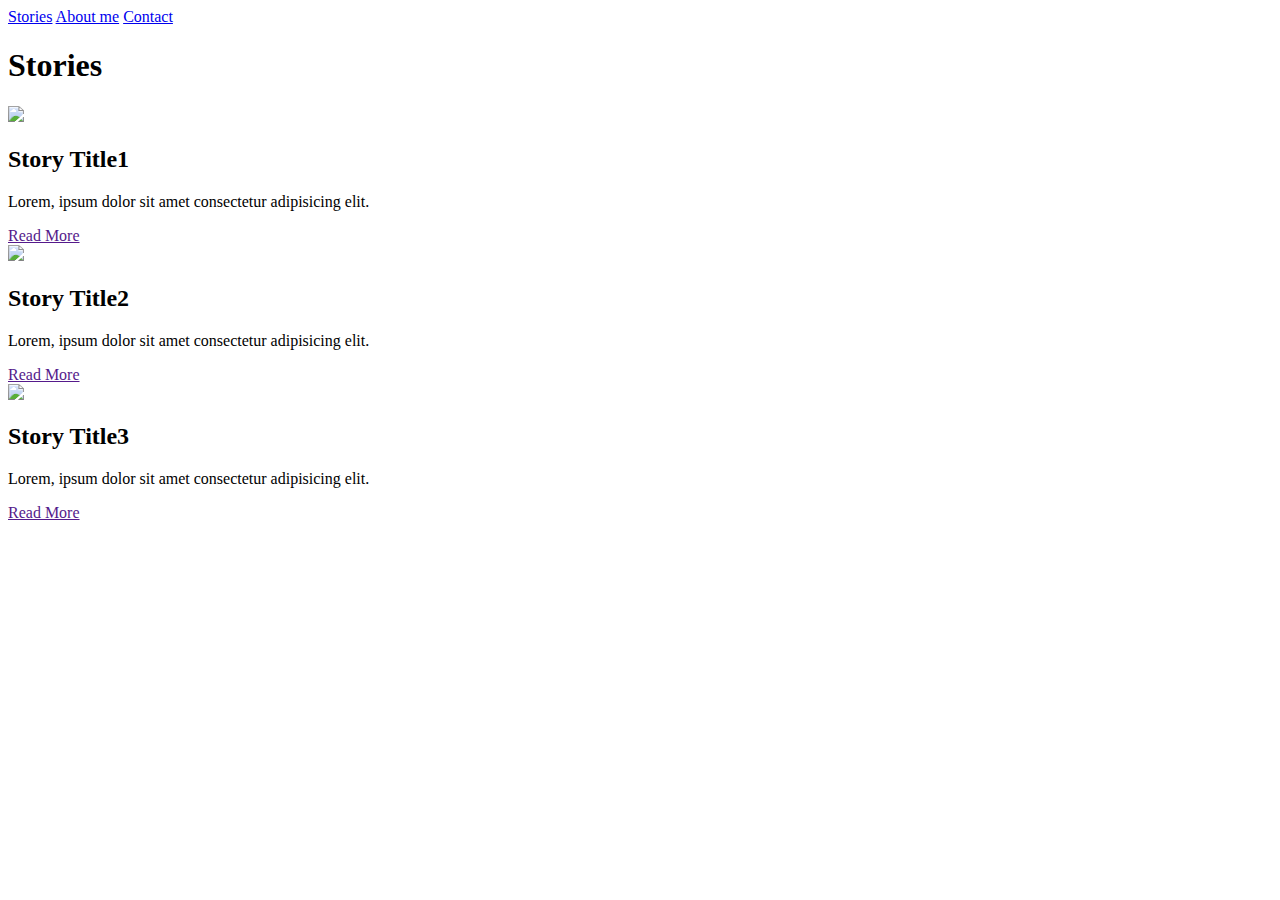
==== index.html @ fcfee84a "Update index.html" ====
<!doctype html>
<html>
    <head>
        <meta name="viewport" content="width=device-width, initial-scale=1" />
        <link rel="stylesheet" href="styles.css" />
        <title>Contact</title>
        <!-- Add favicon here -->
    </head>
    <body>
        <div class="navbar">
            <a href="index.html">Stories</a>
            <a href="aboutMe.html">About me</a>
            <a href="contact.html">Contact</a>
        </div>

        <div class="stories-container">
            <h1>Stories</h1>
            <div class="story-cards">
                <div class="story-card">
                    <div class="story-image">
                        <img src="Images/lake.jpeg" />
                    </div>
                    <div class="story-text">
                        <h2>Story Title1</h2>
                        <p>
                            Lorem, ipsum dolor sit amet consectetur adipisicing
                            elit.
                        </p>
                        <a href="">Read More</a>
                    </div>
                </div>
                <div class="story-card">
                    <div class="story-image">
                        <img src="Images/mountain.jpeg" />
                    </div>
                    <div class="story-text">
                        <h2>Story Title2</h2>
                        <p>
                            Lorem, ipsum dolor sit amet consectetur adipisicing
                            elit.
                        </p>
                        <a href="">Read More</a>
                    </div>
                </div>
                <div class="story-card">
                    <div class="story-image">
                        <img src="Images/newdawn.jpeg" />
                    </div>
                    <div class="story-text">
                        <h2>Story Title3</h2>
                        <p>
                            Lorem, ipsum dolor sit amet consectetur adipisicing
                            elit.
                        </p>
                        <a href="">Read More</a>
                    </div>
                </div>
            </div>
        </div>
    </body>
</html>
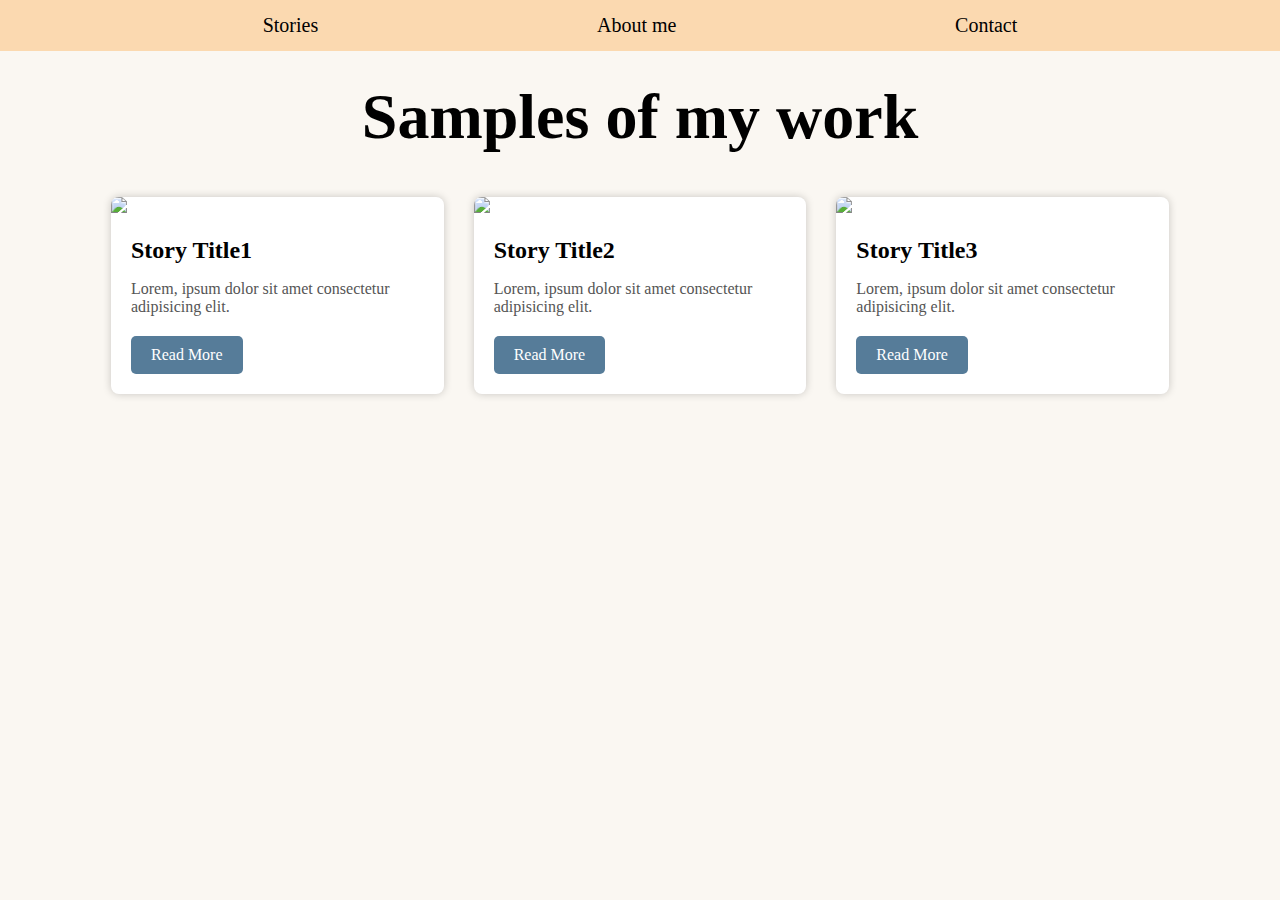
==== commit 9ae0401d: "Add files via upload" ====
--- a/index.html
+++ b/index.html
@@ -14,7 +14,7 @@
         </div>
 
         <div class="stories-container">
-            <h1>Stories</h1>
+            <h1>Samples of my work</h1>
             <div class="story-cards">
                 <div class="story-card">
                     <div class="story-image">
--- a/styles.css
+++ b/styles.css
@@ -0,0 +1,239 @@
+html,
+body {
+    margin: 0;
+    padding: 0;
+    width: 100%;
+    background-color: #faf7f2;
+}
+.navbar {
+    display: flex;
+    justify-content: space-evenly;
+    align-items: center;
+    overflow: hidden;
+    position: fixed;
+    top: 0;
+    width: 100%;
+    background-color: rgb(251, 217, 176);
+}
+.navbar a {
+    display: block;
+    color: #000000;
+    font-family: inter;
+    text-align: center;
+    padding: 14px 16px; /* Mostly for the hover */
+    text-decoration: none;
+    font-size: 20px;
+    display: inline-block;
+}
+.navbar a:hover {
+    background: rgb(86, 124, 153);
+    color: rgb(255, 255, 255);
+}
+.header {
+    max-width: 800px;
+    width: 100%;
+    text-align: center;
+    margin: 80px auto 0;
+}
+
+.header h1 {
+    font-family: quicksand;
+    font-size: 4rem;
+    margin-bottom: 1rem;
+}
+
+.flex-container {
+    display: flex;
+    flex-direction: row;
+    justify-content: center;
+    margin-top: 10px;
+    align-items: center;
+}
+.portrait {
+    font-family: inter;
+    text-align: center;
+    inline-size: 400px;
+    margin-top: 10px;
+    margin-bottom: 130px;
+    font-size: 30px;
+    margin-left: 100px;
+}
+
+.contact-container {
+    max-width: 800px;
+    width: 100%;
+    text-align: center;
+    margin: 80px auto 0;
+    /* padding: 20px; */
+}
+
+.contact-container h1 {
+    font-size: 3rem;
+    margin-bottom: 1rem;
+}
+
+.email {
+    font-size: 2.5rem;
+    color: rgb(86, 124, 153);
+    margin-bottom: 1.5rem;
+    text-decoration: none;
+    display: block;
+}
+
+.subtext {
+    font-size: 1rem;
+    color: #666;
+    margin-bottom: 3rem;
+}
+
+.contact-container form {
+    margin-bottom: 2rem;
+}
+
+.form-group {
+    display: flex;
+    justify-content: space-between;
+    margin-bottom: 2rem;
+    gap: 1rem;
+}
+
+.form-field {
+    flex: 1;
+    text-align: left;
+}
+
+.contact-container input,
+.contact-container textarea {
+    padding: 10px;
+    border: none;
+    border-bottom: 1px solid rgb(86, 124, 153);
+    background-color: transparent;
+    width: 100%;
+    font-size: 1rem;
+    outline: none;
+}
+
+.contact-container label {
+    text-align: left;
+    display: block;
+    margin-bottom: 0.5rem;
+    color: rgb(86, 124, 153);
+}
+
+.contact-container textarea {
+    min-height: 150px;
+    resize: vertical;
+}
+
+.submit-btn {
+    background-color: transparent;
+    color: rgb(86, 124, 153);
+    border: 2px solid rgb(86, 124, 153);
+    border-radius: 30px;
+    padding: 10px 30px;
+    font-size: 1rem;
+    cursor: pointer;
+    transition: all 0.3s;
+    margin-top: 1rem;
+    float: right;
+}
+
+.submit-btn:hover {
+    background-color: rgb(86, 124, 153);
+    color: white;
+}
+
+.social-icons {
+    display: flex;
+    justify-content: center;
+    margin-top: 5rem;
+    gap: 1rem;
+}
+
+.social-icon {
+    color: rgb(86, 124, 153);
+    font-size: 1.5rem;
+    margin: 0 10px;
+}
+
+.stories-container {
+    box-sizing: border-box;
+    margin: 80px auto 0;
+}
+
+.stories-container h1 {
+    font-size: 4rem;
+    text-align: center;
+    color: #000000;
+    font-family: quicksand;
+}
+
+.story-cards {
+    width: 85%;
+    display: flex;
+    justify-content: space-between;
+    margin: auto;
+    align-items: center;
+}
+
+.story-card {
+    display: flex;
+    flex-direction: column;
+    margin: 0px 15px;
+    box-shadow: 0px 0px 8px rgba(0, 0, 0, 0.2);
+    border-radius: 8px;
+    overflow: hidden;
+    background-color: #fff;
+    transition: transform 0.4s ease;
+}
+
+.story-card:hover {
+    transform: translateY(-10px);
+}
+.story-card img {
+    width: 100%;
+    height: auto;
+}
+
+.story-text {
+    padding: 0 20px 20px;
+    font-family: inter;
+}
+
+.story-text h2 {
+    font-size: 1.5rem;
+    margin-bottom: 10px;
+}
+
+.story-text p {
+    font-size: 1rem;
+    color: #555;
+    margin-bottom: 20px;
+}
+
+.story-text a {
+    display: inline-block;
+    padding: 10px 20px;
+    background-color: rgb(86, 124, 153);
+    color: #fff;
+    text-decoration: none;
+    border-radius: 5px;
+    transition: 0.3s ease;
+}
+
+.story-text a:hover {
+    background-color: rgb(66, 104, 133);
+}
+
+@media screen and (max-width: 768px) {
+    .story-cards {
+        flex-direction: column;
+    }
+    .story-card {
+        margin: 20px 0px;
+    }
+
+    .story-image {
+        max-width: 100%;
+    }
+}
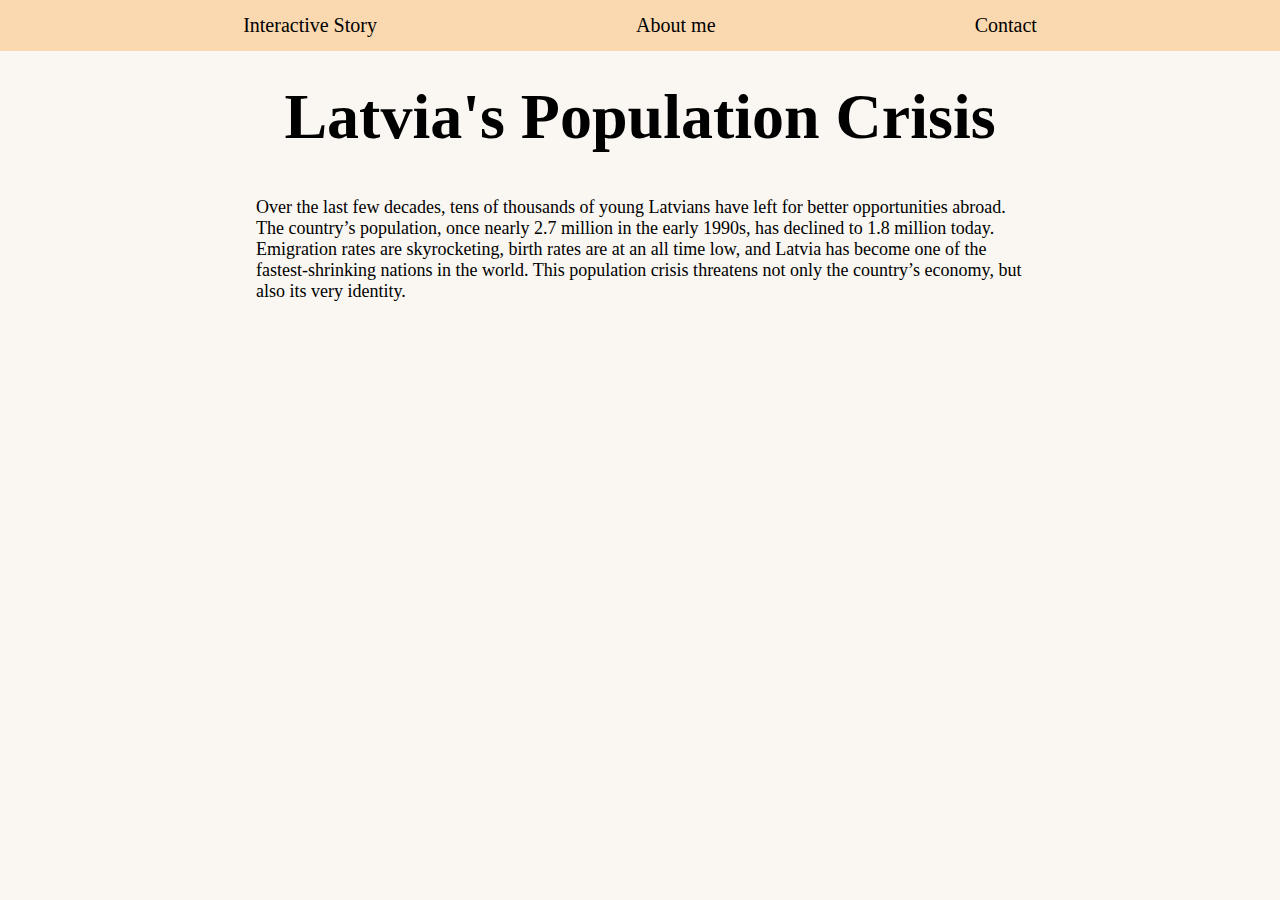
==== commit 6a977421: "edits CHANGED FILES" ====
--- a/index.html
+++ b/index.html
@@ -2,60 +2,24 @@
 <html>
     <head>
         <meta name="viewport" content="width=device-width, initial-scale=1" />
-        <link rel="stylesheet" href="styles.css" />
-        <title>Contact</title>
+        <link rel="stylesheet" href="./Portfolio/styles.css" />
+        <title>Portfolio</title>
         <!-- Add favicon here -->
     </head>
     <body>
         <div class="navbar">
-            <a href="index.html">Stories</a>
-            <a href="aboutMe.html">About me</a>
-            <a href="contact.html">Contact</a>
+            <a href="index.html">Interactive Story</a>
+            <a href="./Portfolio/aboutMe.html">About me</a>
+            <a href="./Portfolio/contact.html">Contact</a>
         </div>
 
         <div class="stories-container">
-            <h1>Samples of my work</h1>
-            <div class="story-cards">
-                <div class="story-card">
-                    <div class="story-image">
-                        <img src="Images/lake.jpeg" />
-                    </div>
-                    <div class="story-text">
-                        <h2>Story Title1</h2>
-                        <p>
-                            Lorem, ipsum dolor sit amet consectetur adipisicing
-                            elit.
-                        </p>
-                        <a href="">Read More</a>
-                    </div>
-                </div>
-                <div class="story-card">
-                    <div class="story-image">
-                        <img src="Images/mountain.jpeg" />
-                    </div>
-                    <div class="story-text">
-                        <h2>Story Title2</h2>
-                        <p>
-                            Lorem, ipsum dolor sit amet consectetur adipisicing
-                            elit.
-                        </p>
-                        <a href="">Read More</a>
-                    </div>
-                </div>
-                <div class="story-card">
-                    <div class="story-image">
-                        <img src="Images/newdawn.jpeg" />
-                    </div>
-                    <div class="story-text">
-                        <h2>Story Title3</h2>
-                        <p>
-                            Lorem, ipsum dolor sit amet consectetur adipisicing
-                            elit.
-                        </p>
-                        <a href="">Read More</a>
-                    </div>
-                </div>
-            </div>
+<h1>Latvia's Population Crisis</h1>
+        <p>Over the last few decades, tens of thousands of young Latvians have left for better opportunities abroad. The country’s population, once nearly 2.7 million in the early 1990s, has declined to 1.8 million today. Emigration rates are skyrocketing, birth rates are at an all time low, and Latvia has become one of the fastest-shrinking nations in the world. This population crisis threatens not only the country’s economy, but also its very identity.</p>
+        <div class="flourish-embed" data-src="story/2956929">
+            <script src="https://public.flourish.studio/resources/embed.js"></script>
+            <noscript><img src="https://public.flourish.studio/story/2956929/thumbnail" width="100%" alt="visualization" /></noscript></div>
+
         </div>
     </body>
 </html>
--- a/Portfolio/styles.css
+++ b/Portfolio/styles.css
@@ -0,0 +1,256 @@
+html,
+body {
+    margin: 0;
+    padding: 0;
+    width: 100%;
+    background-color: #faf7f2;
+}
+
+p {
+	font-size: large;
+}
+.navbar {
+    display: flex;
+    justify-content: space-evenly;
+    align-items: center;
+    overflow: hidden;
+    position: fixed;
+    top: 0;
+    width: 100%;
+    background-color: rgb(251, 217, 176);
+}
+.navbar a {
+    display: block;
+    color: #000000;
+    font-family: inter;
+    text-align: center;
+    padding: 14px 16px; /* Mostly for the hover */
+    text-decoration: none;
+    font-size: 20px;
+    display: inline-block;
+}
+.navbar a:hover {
+    background: rgb(86, 124, 153);
+    color: rgb(255, 255, 255);
+}
+.header {
+    max-width: 800px;
+    width: 100%;
+    text-align: center;
+    margin: 80px auto 0;
+}
+
+.header h1 {
+    font-family: quicksand;
+    font-size: 4rem;
+    margin-bottom: 1rem;
+}
+
+.flex-container {
+    display: flex;
+    flex-direction: row;
+    justify-content: center;
+    margin-top: 10px;
+    align-items: center;
+
+}
+.flex-container p {
+    font-size: medium;
+    }
+
+.portrait {
+    font-family: inter;
+    text-align: center;
+    inline-size: 400px;
+    margin-top: 10px;
+    margin-bottom: 130px;
+    font-size: 30px;
+    margin-left: 100px;
+}
+
+.contact-container {
+    max-width: 800px;
+    width: 100%;
+    text-align: center;
+    margin: 80px auto 0;
+    /* padding: 20px; */
+}
+
+.contact-container h1 {
+    font-size: 3rem;
+    margin-bottom: 1rem;
+}
+
+.email {
+    font-size: 2.5rem;
+    color: rgb(86, 124, 153);
+    margin-bottom: 1.5rem;
+    text-decoration: none;
+    display: block;
+}
+
+.subtext {
+    font-size: 1rem;
+    color: #666;
+    margin-bottom: 3rem;
+}
+
+.contact-container form {
+    margin-bottom: 2rem;
+}
+
+.form-group {
+    display: flex;
+    justify-content: space-between;
+    margin-bottom: 2rem;
+    gap: 1rem;
+}
+
+.form-field {
+    flex: 1;
+    text-align: left;
+}
+
+.contact-container input,
+.contact-container textarea {
+    padding: 10px;
+    border: none;
+    border-bottom: 1px solid rgb(86, 124, 153);
+    background-color: transparent;
+    width: 100%;
+    font-size: 1rem;
+    outline: none;
+}
+
+.contact-container label {
+    text-align: left;
+    display: block;
+    margin-bottom: 0.5rem;
+    color: rgb(86, 124, 153);
+}
+
+.contact-container textarea {
+    min-height: 150px;
+    resize: vertical;
+}
+
+.submit-btn {
+    background-color: transparent;
+    color: rgb(86, 124, 153);
+    border: 2px solid rgb(86, 124, 153);
+    border-radius: 30px;
+    padding: 10px 30px;
+    font-size: 1rem;
+    cursor: pointer;
+    transition: all 0.3s;
+    margin-top: 1rem;
+    float: right;
+}
+
+.submit-btn:hover {
+    background-color: rgb(86, 124, 153);
+    color: white;
+}
+
+.social-icons {
+    display: flex;
+    justify-content: center;
+    margin-top: 5rem;
+    gap: 1rem;
+}
+
+.social-icon {
+    color: rgb(86, 124, 153);
+    font-size: 1.5rem;
+    margin: 0 10px;
+}
+
+.stories-container {
+    box-sizing: border-box;
+		margin: 80px 20% 0px;
+}
+
+.stories-container h1 {
+    font-size: 4rem;
+    text-align: center;
+    color: #000000;
+    font-family: quicksand;
+}
+
+.story-cards {
+    width: 85%;
+    display: flex;
+    justify-content: space-between;
+    margin: auto;
+    align-items: center;
+}
+
+.story-card {
+    display: flex;
+    flex-direction: column;
+    margin: 0px 15px;
+    box-shadow: 0px 0px 8px rgba(0, 0, 0, 0.2);
+    border-radius: 8px;
+    overflow: hidden;
+    background-color: #fff;
+    transition: transform 0.4s ease;
+}
+
+.story-card:hover {
+    transform: translateY(-10px);
+}
+.story-card img {
+    width: 100%;
+    height: auto;
+}
+
+.story-text {
+    padding: 0 20px 20px;
+    font-family: inter;
+}
+
+.story-text h2 {
+    font-size: 1.5rem;
+    margin-bottom: 10px;
+}
+
+.story-text p {
+    font-size: 1rem;
+    color: #555;
+    margin-bottom: 20px;
+}
+
+.story-text a {
+    display: inline-block;
+    padding: 10px 20px;
+    background-color: rgb(86, 124, 153);
+    color: #fff;
+    text-decoration: none;
+    border-radius: 5px;
+    transition: 0.3s ease;
+}
+
+.story-text a:hover {
+    background-color: rgb(66, 104, 133);
+}
+
+@media screen and (orientation: portrait) {
+    .story-cards {
+        flex-direction: column;
+    }
+    .story-card {
+        margin: 20px 0px;
+    }
+
+		.stories-container {
+			margin: 80px 10% 0;
+		}
+
+    .story-image {
+        max-width: 100%;
+    }
+    .flex-container {
+        flex-direction: column;
+    }
+    
+}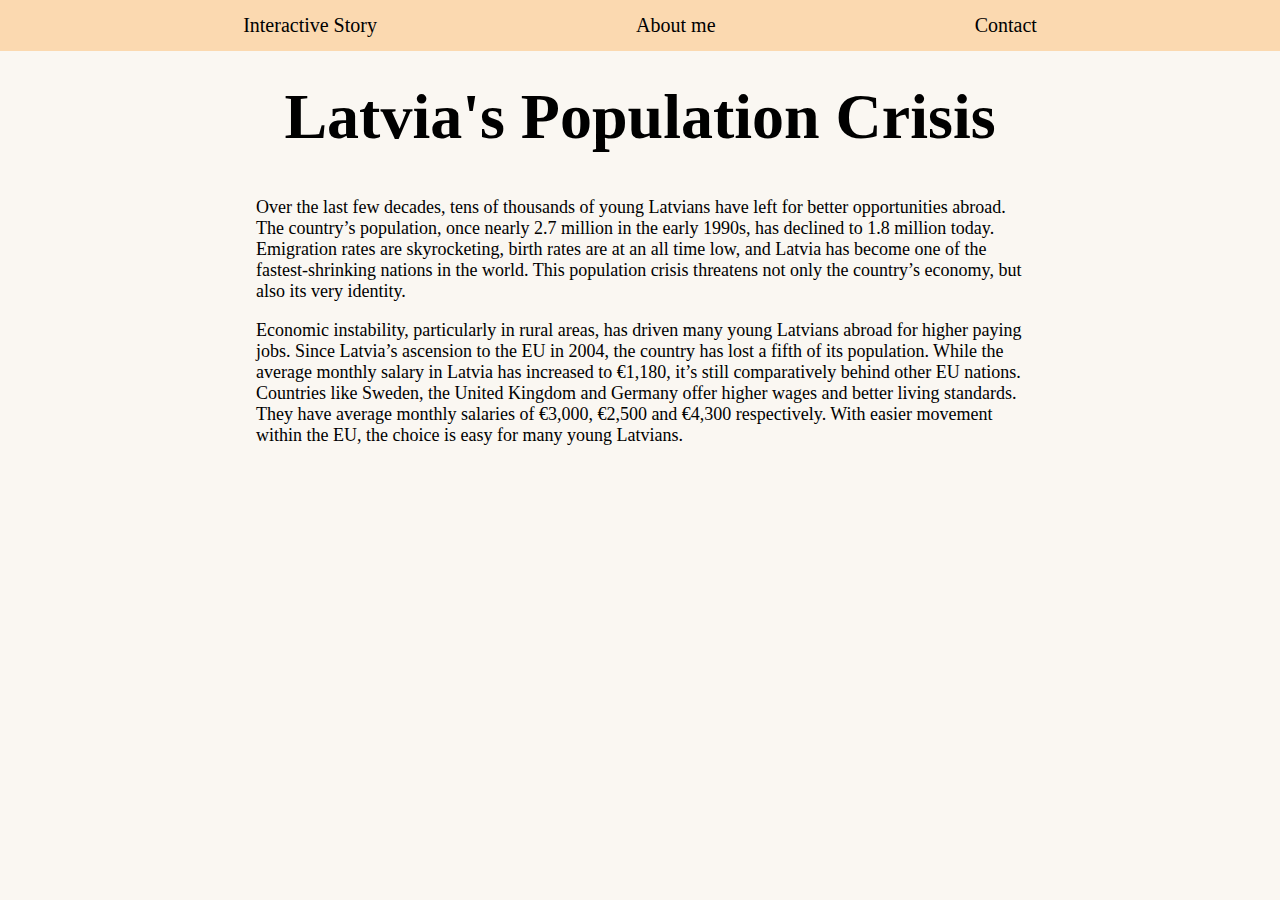
==== commit 687ac4ac: "Update index.html" ====
--- a/index.html
+++ b/index.html
@@ -9,8 +9,8 @@
     <body>
         <div class="navbar">
             <a href="index.html">Interactive Story</a>
-            <a href="./Portfolio/aboutMe.html">About me</a>
-            <a href="./Portfolio/contact.html">Contact</a>
+            <a href="./aboutMe.html">About me</a>
+            <a href="./contact.html">Contact</a>
         </div>
 
         <div class="stories-container">
@@ -18,8 +18,11 @@
         <p>Over the last few decades, tens of thousands of young Latvians have left for better opportunities abroad. The country’s population, once nearly 2.7 million in the early 1990s, has declined to 1.8 million today. Emigration rates are skyrocketing, birth rates are at an all time low, and Latvia has become one of the fastest-shrinking nations in the world. This population crisis threatens not only the country’s economy, but also its very identity.</p>
         <div class="flourish-embed" data-src="story/2956929">
             <script src="https://public.flourish.studio/resources/embed.js"></script>
-            <noscript><img src="https://public.flourish.studio/story/2956929/thumbnail" width="100%" alt="visualization" /></noscript></div>
-
+            <noscript>
+<img src="https://public.flourish.studio/story/2956929/thumbnail" width="100%" alt="visualization" />
+</noscript>
+</div>
+        <p>Economic instability, particularly in rural areas, has driven many young Latvians abroad for higher paying jobs. Since Latvia’s ascension to the EU in 2004, the country has lost a fifth of its population. While the average monthly salary in Latvia has increased to €1,180, it’s still comparatively behind other EU nations. Countries like Sweden, the United Kingdom and Germany offer higher wages and better living standards. They have average monthly salaries of €3,000, €2,500 and €4,300 respectively. With easier movement within the EU, the choice is easy for many young Latvians.</p>
         </div>
     </body>
-</html>
+</html>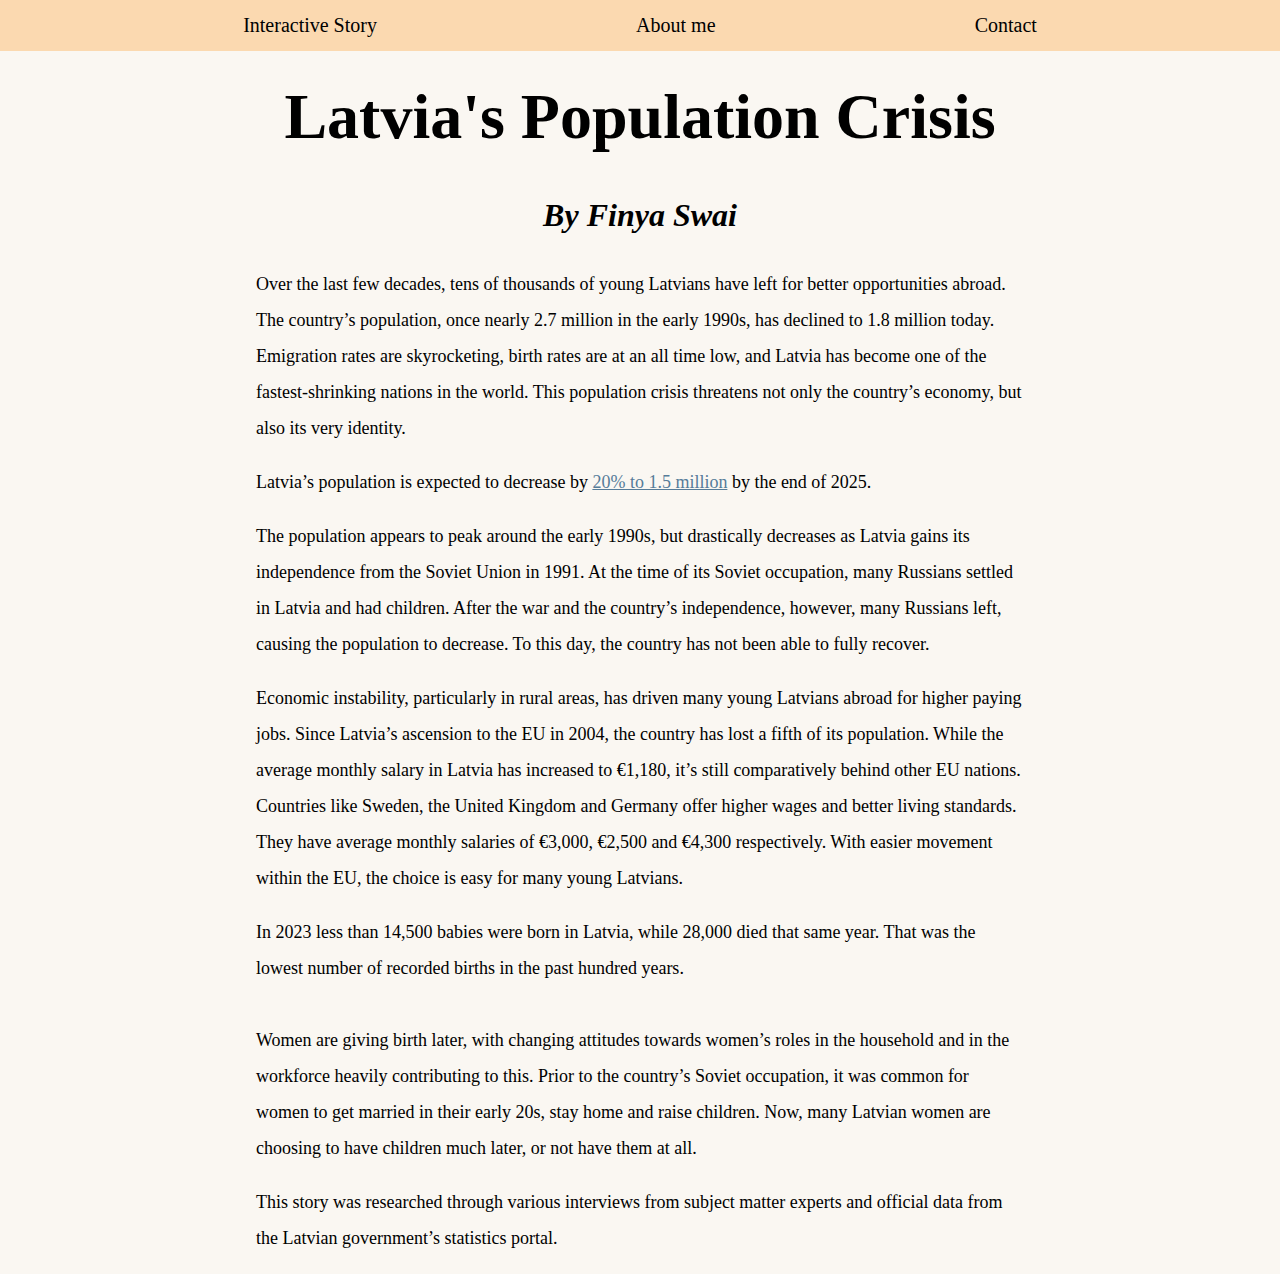
==== commit d0e425b0: "ALL NEW PORTFOLIO" ====
--- a/index.html
+++ b/index.html
@@ -1,28 +1,118 @@
-<!doctype html>
+<!DOCTYPE html>
 <html>
-    <head>
-        <meta name="viewport" content="width=device-width, initial-scale=1" />
-        <link rel="stylesheet" href="./Portfolio/styles.css" />
-        <title>Portfolio</title>
-        <!-- Add favicon here -->
-    </head>
-    <body>
-        <div class="navbar">
-            <a href="index.html">Interactive Story</a>
-            <a href="./aboutMe.html">About me</a>
-            <a href="./contact.html">Contact</a>
+  <head>
+    <meta name="viewport" content="width=device-width, initial-scale=1" />
+    <link rel="stylesheet" href="./Portfolio/styles.css" />
+    <title>Portfolio</title>
+		<meta property="og:title" content="Finya Swai" />
+		<meta property="og:type" content="website" />
+		<meta property="og:url" content="https://finyanorthwestern.github.io/Interactives/index.html" />
+		<meta property="og:audio" content="https://on.soundcloud.com/yRB4hqnVaQawTtBf6" />
+
+  </head>
+  <body>
+    <div class="navbar">
+      <a href="index.html">Interactive Story</a>
+      <a href="./aboutMe.html">About me</a>
+      <a href="./contact.html">Contact</a>
+    </div>
+
+    <div class="stories-container">
+      <h1>Latvia's Population Crisis</h1>
+      <h3>By Finya Swai</h3>
+      <p>
+        Over the last few decades, tens of thousands of young Latvians have left
+        for better opportunities abroad. The country’s population, once nearly
+        2.7 million in the early 1990s, has declined to 1.8 million today.
+        Emigration rates are skyrocketing, birth rates are at an all time low,
+        and Latvia has become one of the fastest-shrinking nations in the world.
+        This population crisis threatens not only the country’s economy, but
+        also its very identity.
+      </p>
+      <p>
+        Latvia’s population is expected to decrease by
+        <a
+          target="_blank"
+          href="//data.who.int/countries/428#:~:text=Overall%20Population%20over%20time&text=In%20Latvia%2C%20the%20current%20population,20%%20to%201%2C513%2C810%20by%202050"
+          >20% to 1.5 million</a
+        >
+        by the end of 2025.
+      </p>
+      <div class="flourish-embed" data-src="story/2984075">
+        <script src="https://public.flourish.studio/resources/embed.js"></script>
+        <noscript
+          ><img
+            src="https://public.flourish.studio/story/2984075/thumbnail"
+            width="100%"
+            alt="visualization"
+        /></noscript>
+      </div>
+      <p>
+        The population appears to peak around the early 1990s, but drastically
+        decreases as Latvia gains its independence from the Soviet Union in
+        1991. At the time of its Soviet occupation, many Russians settled in
+        Latvia and had children. After the war and the country’s independence,
+        however, many Russians left, causing the population to decrease. To this
+        day, the country has not been able to fully recover.
+      </p>
+      <p>
+        Economic instability, particularly in rural areas, has driven many young
+        Latvians abroad for higher paying jobs. Since Latvia’s ascension to the
+        EU in 2004, the country has lost a fifth of its population. While the
+        average monthly salary in Latvia has increased to €1,180, it’s still
+        comparatively behind other EU nations. Countries like Sweden, the United
+        Kingdom and Germany offer higher wages and better living standards. They
+        have average monthly salaries of €3,000, €2,500 and €4,300 respectively.
+        With easier movement within the EU, the choice is easy for many young
+        Latvians.
+      </p>
+      <p>
+        In 2023 less than 14,500 babies were born in Latvia, while 28,000 died
+        that same year. That was the lowest number of recorded births in the
+        past hundred years.
+      </p>
+      <div style="display: flex; flex-direction: row; gap: 50px">
+        <div
+          style="flex: 1"
+          class="flourish-embed flourish-chart"
+          data-src="visualisation/22184775"
+        >
+          <script src="https://public.flourish.studio/resources/embed.js"></script>
+          <noscript
+            ><img
+              src="https://public.flourish.studio/visualisation/22184775/thumbnail"
+              width="100%"
+              alt="chart visualization"
+          /></noscript>
         </div>
-
-        <div class="stories-container">
-<h1>Latvia's Population Crisis</h1>
-        <p>Over the last few decades, tens of thousands of young Latvians have left for better opportunities abroad. The country’s population, once nearly 2.7 million in the early 1990s, has declined to 1.8 million today. Emigration rates are skyrocketing, birth rates are at an all time low, and Latvia has become one of the fastest-shrinking nations in the world. This population crisis threatens not only the country’s economy, but also its very identity.</p>
-        <div class="flourish-embed" data-src="story/2956929">
-            <script src="https://public.flourish.studio/resources/embed.js"></script>
-            <noscript>
-<img src="https://public.flourish.studio/story/2956929/thumbnail" width="100%" alt="visualization" />
-</noscript>
-</div>
-        <p>Economic instability, particularly in rural areas, has driven many young Latvians abroad for higher paying jobs. Since Latvia’s ascension to the EU in 2004, the country has lost a fifth of its population. While the average monthly salary in Latvia has increased to €1,180, it’s still comparatively behind other EU nations. Countries like Sweden, the United Kingdom and Germany offer higher wages and better living standards. They have average monthly salaries of €3,000, €2,500 and €4,300 respectively. With easier movement within the EU, the choice is easy for many young Latvians.</p>
+        <div
+          style="flex: 1"
+          class="flourish-embed flourish-chart"
+          data-src="visualisation/22185139"
+        >
+          <script src="https://public.flourish.studio/resources/embed.js"></script>
+          <noscript
+            ><img
+              src="https://public.flourish.studio/visualisation/22185139/thumbnail"
+              width="100%"
+              alt="chart visualization"
+          /></noscript>
         </div>
-    </body>
-</html>+      </div>
+      <p>
+        Women are giving birth later, with changing attitudes towards women’s
+        roles in the household and in the workforce heavily contributing to
+        this. Prior to the country’s Soviet occupation, it was common for women
+        to get married in their early 20s, stay home and raise children. Now,
+        many Latvian women are choosing to have children much later, or not have
+        them at all.
+      </p>
+      <p>
+        This story was researched through various interviews from subject matter
+        experts and official data from the Latvian government’s statistics
+        portal.
+      </p>
+      <p></p>
+    </div>
+  </body>
+</html>
--- a/Portfolio/styles.css
+++ b/Portfolio/styles.css
@@ -1,256 +1,322 @@
+/* Color Palate */
+:root {
+  --bg-color: #faf7f2;
+  --bg-accent-color: rgb(251, 217, 176);
+
+  --primary-color: rgb(86, 124, 153);
+}
+
 html,
 body {
-    margin: 0;
-    padding: 0;
-    width: 100%;
-    background-color: #faf7f2;
+  margin: 0;
+  padding: 0;
+  width: 100%;
+  background-color: var(--bg-color);
+}
+
+a {
+	color: var(--primary-color);
 }
 
 p {
-	font-size: large;
+  font-size: large;
+  line-height: 2;
 }
 .navbar {
-    display: flex;
-    justify-content: space-evenly;
-    align-items: center;
-    overflow: hidden;
-    position: fixed;
-    top: 0;
-    width: 100%;
-    background-color: rgb(251, 217, 176);
+  display: flex;
+  justify-content: space-evenly;
+  align-items: center;
+  overflow: hidden;
+  position: fixed;
+  top: 0;
+  width: 100%;
+  background-color: var(--bg-accent-color);
 }
 .navbar a {
-    display: block;
-    color: #000000;
-    font-family: inter;
-    text-align: center;
-    padding: 14px 16px; /* Mostly for the hover */
-    text-decoration: none;
-    font-size: 20px;
-    display: inline-block;
+  display: block;
+  color: #000000;
+  font-family: inter;
+  text-align: center;
+  padding: 14px 16px; /* Adds extra room for selecting */
+  text-decoration: none;
+  font-size: 20px;
+  display: inline-block;
 }
 .navbar a:hover {
-    background: rgb(86, 124, 153);
-    color: rgb(255, 255, 255);
+  background: var(--primary-color);
+  color: white;
 }
 .header {
-    max-width: 800px;
-    width: 100%;
-    text-align: center;
-    margin: 80px auto 0;
+  max-width: 800px;
+  width: 100%;
+  text-align: center;
+  margin: 80px auto 0;
 }
 
 .header h1 {
-    font-family: quicksand;
-    font-size: 4rem;
-    margin-bottom: 1rem;
+  font-family: quicksand;
+  font-size: 4rem;
+  margin-bottom: 1rem;
+}
+
+.footer {
+	font-style: italic;
+	position: absolute;
+	width: 100%;
+}
+.footer > .subtext{
+	margin-bottom: 0;
+	width: 100%;
+	text-align: center;
 }
 
 .flex-container {
-    display: flex;
-    flex-direction: row;
-    justify-content: center;
-    margin-top: 10px;
-    align-items: center;
-
-}
+  display: flex;
+  flex-direction: row;
+  justify-content: center;
+  margin-top: 10px;
+  align-items: center;
+}
+
+.flex-container.column {
+  display: flex;
+  flex-direction: column;
+  justify-content: center;
+  align-items: center;
+}
+
+.about-me {
+  font-family: inter;
+  text-align: center;
+  font-size: 30px;
+  margin: auto;
+}
+.about-me > .blurb {
+  inline-size: 400px;
+  line-height: 2;
+  margin: 0px 50px;
+}
+
 .flex-container p {
-    font-size: medium;
-    }
+  font-size: medium;
+}
 
 .portrait {
-    font-family: inter;
-    text-align: center;
-    inline-size: 400px;
-    margin-top: 10px;
-    margin-bottom: 130px;
-    font-size: 30px;
-    margin-left: 100px;
+  font-family: inter;
+  text-align: center;
+  inline-size: 400px;
+  margin-top: 10px;
+  font-size: 30px;
 }
 
 .contact-container {
-    max-width: 800px;
-    width: 100%;
-    text-align: center;
-    margin: 80px auto 0;
-    /* padding: 20px; */
+  max-width: 800px;
+  width: 100%;
+  text-align: center;
+  margin: 80px auto 0;
 }
 
 .contact-container h1 {
-    font-size: 3rem;
-    margin-bottom: 1rem;
+  font-size: 3rem;
+  margin-bottom: 1rem;
 }
 
 .email {
-    font-size: 2.5rem;
-    color: rgb(86, 124, 153);
-    margin-bottom: 1.5rem;
-    text-decoration: none;
-    display: block;
+  font-size: 2.5rem;
+  color: rgb(86, 124, 153);
+  margin-bottom: 1.5rem;
+  text-decoration: none;
+  display: block;
 }
 
 .subtext {
-    font-size: 1rem;
-    color: #666;
-    margin-bottom: 3rem;
+  font-size: 1rem;
+  color: #666;
+  margin-bottom: 3rem;
 }
 
 .contact-container form {
-    margin-bottom: 2rem;
+  margin-bottom: 2rem;
+}
+
+#contactForm {
+  width: 95%;
+  margin: auto;
 }
 
 .form-group {
-    display: flex;
-    justify-content: space-between;
-    margin-bottom: 2rem;
-    gap: 1rem;
+  display: flex;
+  justify-content: space-between;
+  margin-bottom: 2rem;
+  gap: 1rem;
 }
 
 .form-field {
-    flex: 1;
-    text-align: left;
+  flex: 1;
+  text-align: left;
 }
 
 .contact-container input,
 .contact-container textarea {
-    padding: 10px;
-    border: none;
-    border-bottom: 1px solid rgb(86, 124, 153);
-    background-color: transparent;
-    width: 100%;
-    font-size: 1rem;
-    outline: none;
+  padding: 10px 0px;
+  border: none;
+  border-bottom: 1px solid var(--primary-color);
+  background-color: transparent;
+  width: 100%;
+  font-size: 1rem;
+  outline: none;
 }
 
 .contact-container label {
-    text-align: left;
-    display: block;
-    margin-bottom: 0.5rem;
-    color: rgb(86, 124, 153);
+  text-align: left;
+  display: block;
+  margin-bottom: 0.5rem;
+  color: var(--primary-color);
 }
 
 .contact-container textarea {
-    min-height: 150px;
-    resize: vertical;
+  min-height: 150px;
+  resize: vertical;
 }
 
 .submit-btn {
-    background-color: transparent;
-    color: rgb(86, 124, 153);
-    border: 2px solid rgb(86, 124, 153);
-    border-radius: 30px;
-    padding: 10px 30px;
-    font-size: 1rem;
-    cursor: pointer;
-    transition: all 0.3s;
-    margin-top: 1rem;
-    float: right;
+  background-color: transparent;
+  color: var(--primary-color);
+  border: 2px solid var(--primary-color);
+  border-radius: 30px;
+  padding: 10px 30px;
+  font-size: 1rem;
+  cursor: pointer;
+  transition: all 0.3s;
+  margin-top: 1rem;
+  float: right;
 }
 
 .submit-btn:hover {
-    background-color: rgb(86, 124, 153);
-    color: white;
+  background-color: var(--primary-color);
+  color: white;
 }
 
 .social-icons {
-    display: flex;
-    justify-content: center;
-    margin-top: 5rem;
-    gap: 1rem;
+  display: flex;
+  justify-content: center;
+  margin-top: 5rem;
+  gap: 1rem;
 }
 
 .social-icon {
-    color: rgb(86, 124, 153);
-    font-size: 1.5rem;
-    margin: 0 10px;
+  color: var(--primary-color);
+  font-size: 1.5rem;
+  margin: 0 10px;
 }
 
 .stories-container {
-    box-sizing: border-box;
-		margin: 80px 20% 0px;
+  box-sizing: border-box;
+  margin: 80px 20% 0px;
 }
 
 .stories-container h1 {
-    font-size: 4rem;
-    text-align: center;
-    color: #000000;
-    font-family: quicksand;
+  font-size: 4rem;
+  text-align: center;
+  color: #000000;
+  font-family: quicksand;
+}
+
+.stories-container h3 {
+  font-size: 2rem;
+	font-style: italic;
+  text-align: center;
+  color: #000000;
+  font-family: quicksand;
 }
 
 .story-cards {
-    width: 85%;
-    display: flex;
-    justify-content: space-between;
-    margin: auto;
-    align-items: center;
+  width: 85%;
+  display: flex;
+  justify-content: space-between;
+  margin: auto;
+  align-items: center;
 }
 
 .story-card {
-    display: flex;
+  display: flex;
+  flex-direction: column;
+  margin: 0px 15px;
+  box-shadow: 0px 0px 8px rgba(0, 0, 0, 0.2);
+  border-radius: 8px;
+  overflow: hidden;
+  background-color: white;
+  transition: transform 0.4s ease;
+}
+
+.story-card:hover {
+  transform: translateY(-10px);
+}
+.story-card img {
+  width: 100%;
+  height: auto;
+}
+
+.story-text {
+  padding: 0 20px 20px;
+  font-family: inter;
+}
+
+.story-text h2 {
+  font-size: 1.5rem;
+  margin-bottom: 10px;
+}
+
+.story-text p {
+  font-size: 1rem;
+  color: #555;
+  margin-bottom: 20px;
+}
+
+.story-text a {
+  display: inline-block;
+  padding: 10px 20px;
+  background-color: var(--primary-color);
+  color: white;
+  text-decoration: none;
+  border-radius: 5px;
+  transition: 0.3s ease;
+}
+
+.story-text a:hover {
+  background-color: var(--primary-color);
+}
+
+/* Text Bounce */
+.text-bounce{
+	animation-name: bounce;
+  animation-duration: 1s;
+	animation-iteration-count: infinite;
+}
+
+@keyframes bounce {
+  0%, 100%   {transform: translateY(5px);}
+  50% {transform: translateY(-5px);}
+}
+
+@media screen and (orientation: portrait) {
+  .story-cards {
     flex-direction: column;
-    margin: 0px 15px;
-    box-shadow: 0px 0px 8px rgba(0, 0, 0, 0.2);
-    border-radius: 8px;
-    overflow: hidden;
-    background-color: #fff;
-    transition: transform 0.4s ease;
-}
-
-.story-card:hover {
-    transform: translateY(-10px);
-}
-.story-card img {
-    width: 100%;
-    height: auto;
-}
-
-.story-text {
-    padding: 0 20px 20px;
-    font-family: inter;
-}
-
-.story-text h2 {
-    font-size: 1.5rem;
-    margin-bottom: 10px;
-}
-
-.story-text p {
-    font-size: 1rem;
-    color: #555;
-    margin-bottom: 20px;
-}
-
-.story-text a {
-    display: inline-block;
-    padding: 10px 20px;
-    background-color: rgb(86, 124, 153);
-    color: #fff;
-    text-decoration: none;
-    border-radius: 5px;
-    transition: 0.3s ease;
-}
-
-.story-text a:hover {
-    background-color: rgb(66, 104, 133);
-}
-
-@media screen and (orientation: portrait) {
-    .story-cards {
-        flex-direction: column;
-    }
-    .story-card {
-        margin: 20px 0px;
-    }
-
-		.stories-container {
-			margin: 80px 10% 0;
-		}
-
-    .story-image {
-        max-width: 100%;
-    }
-    .flex-container {
-        flex-direction: column;
-    }
-    
-}+  }
+  .story-card {
+    margin: 20px 0px;
+  }
+  .stories-container {
+    margin: 80px 10% 0;
+  }
+  .story-image {
+    max-width: 100%;
+  }
+	/* Changes container to vertical from horizontal on mobile devices */
+  .flex-container {
+    flex-direction: column;
+  }
+  .form-group {
+    flex-direction: column;
+  }
+}
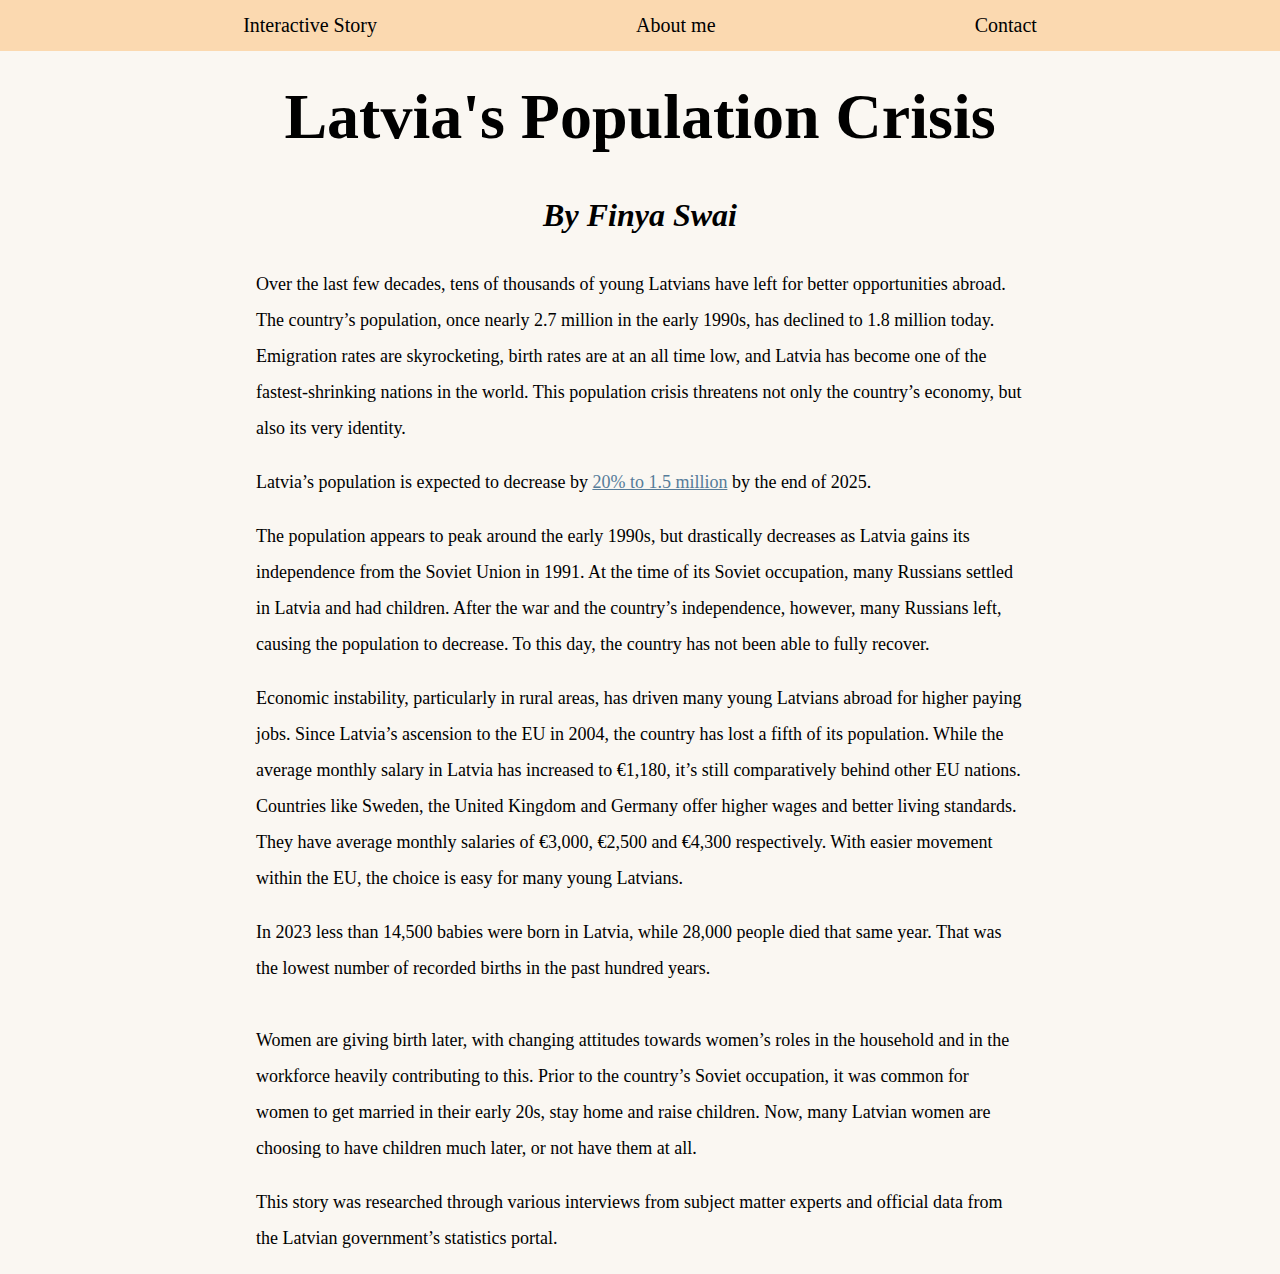
==== commit f34a68e6: "added "people" to story" ====
--- a/index.html
+++ b/index.html
@@ -67,7 +67,7 @@
         Latvians.
       </p>
       <p>
-        In 2023 less than 14,500 babies were born in Latvia, while 28,000 died
+        In 2023 less than 14,500 babies were born in Latvia, while 28,000 people died
         that same year. That was the lowest number of recorded births in the
         past hundred years.
       </p>
